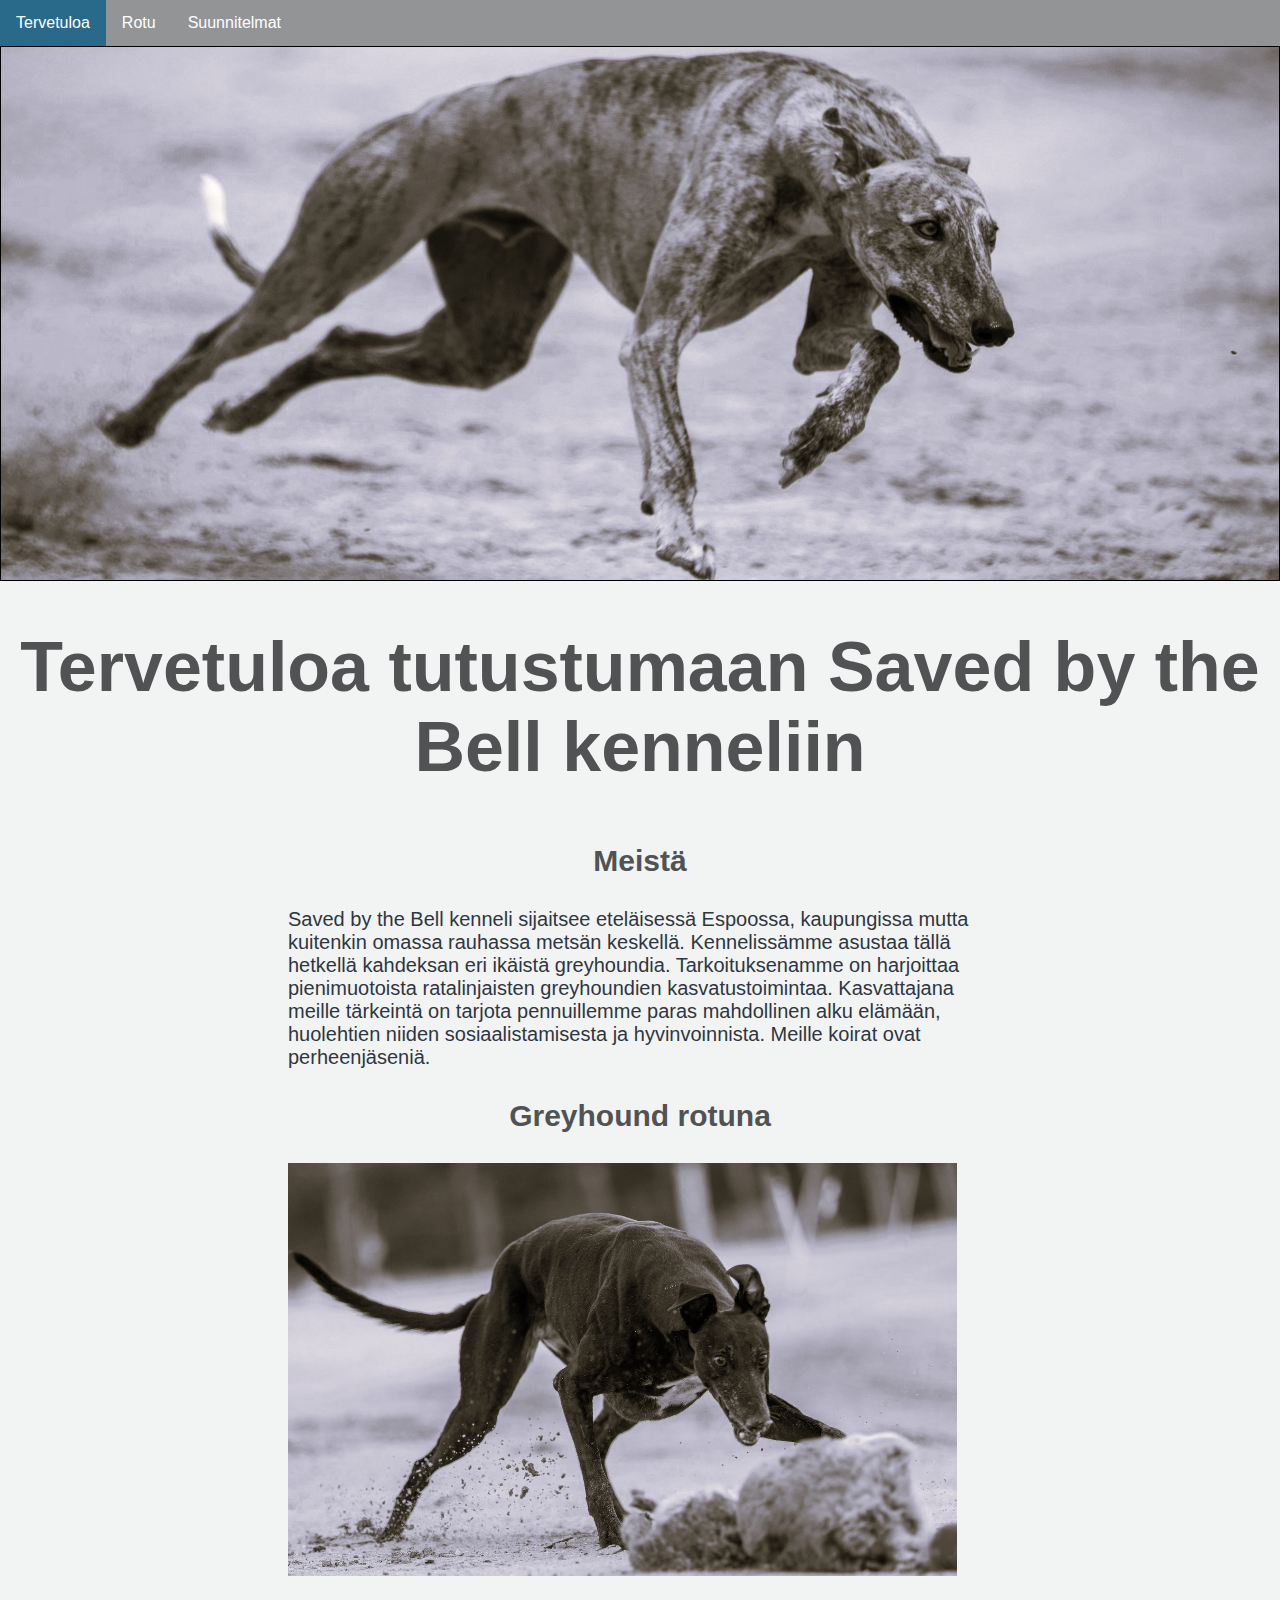
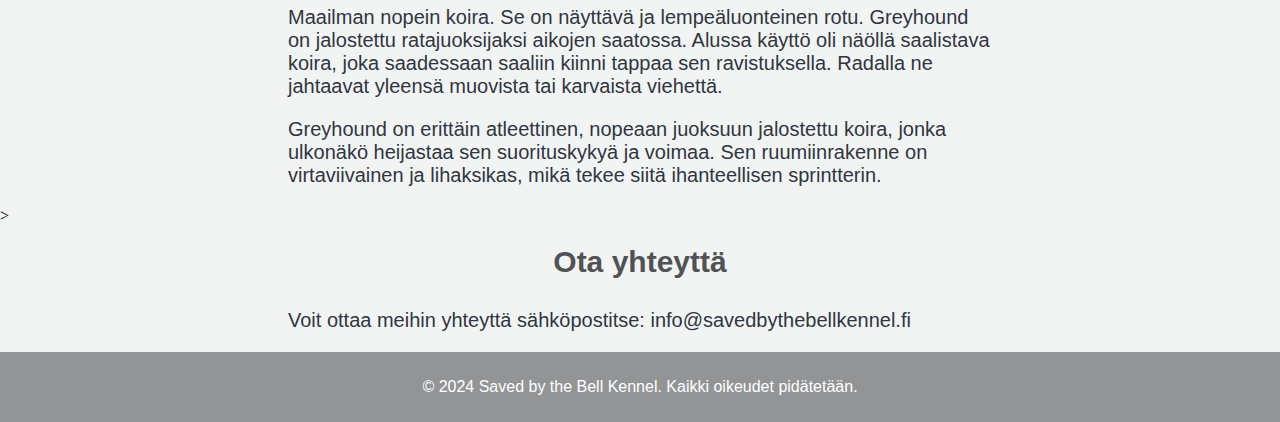
==== index.html @ 4eadfeca "Add files via upload" ====
<!DOCTYPE html>
<html>
<head>
    <meta charset="UTF-8">
    <meta name="viewport" content="width=device-width, initial-scale=1.0">
    <title>Kennel</title>
   <link rel="stylesheet" href="tyyli.css">
</head>

<body>
    <nav>
        <ul>
            <li><a class="active" href="index.html">Tervetuloa</a></li>
            <li><a href="Kennel ja rotu.html">Rotu</a></li>
            <li><a href="Suunnitelmat.html">Suunnitelmat</a></li>
          </ul>
    </nav>

    <div class= "img">
        <img src="grey25.jpg" alt="juokeva greyhound hiekalla"> 
    </div>

    <header>
        <h1> Tervetuloa tutustumaan Saved by the Bell kenneliin</h1>
    </header>

    <section>
        <h2 class= "alaotsikko"> Meistä</h2>
           <p>Saved by the Bell kenneli sijaitsee eteläisessä Espoossa, kaupungissa mutta kuitenkin omassa rauhassa metsän keskellä. 
            Kennelissämme asustaa tällä hetkellä kahdeksan eri ikäistä greyhoundia. Tarkoituksenamme on harjoittaa pienimuotoista ratalinjaisten greyhoundien kasvatustoimintaa.
            Kasvattajana meille tärkeintä on tarjota pennuillemme paras mahdollinen alku elämään, huolehtien niiden sosiaalistamisesta ja hyvinvoinnista. 
            Meille koirat ovat perheenjäseniä.</p>
    </section> 

    <section>
        <h3 class= "alaotsikko">Greyhound rotuna</h3>
        <img src="grey13.jpg" alt=" gteyhound ja viehe">         
        <p> Maailman nopein koira. Se on näyttävä ja lempeäluonteinen rotu. Greyhound on jalostettu ratajuoksijaksi aikojen saatossa. 
            Alussa käyttö oli näöllä saalistava koira, joka saadessaan saaliin kiinni tappaa sen ravistuksella. Radalla ne jahtaavat yleensä muovista tai karvaista viehettä.</p>
        <p> Greyhound on erittäin atleettinen, nopeaan juoksuun jalostettu koira, jonka ulkonäkö heijastaa sen suorituskykyä ja voimaa. Sen ruumiinrakenne on virtaviivainen ja lihaksikas, mikä tekee siitä ihanteellisen sprintterin. </p>
    </section>>

<section>
    <h4 class= "alaotsikko" >Ota yhteyttä</h4>
    <p> Voit ottaa meihin yhteyttä sähköpostitse: info@savedbythebellkennel.fi</p>
</section>
<footer>
    <p> © 2024 Saved by the Bell Kennel. Kaikki oikeudet pidätetään. </p>
</footer>
</body>
</html>
---- tyyli.css ----
div {
    border: 1px;
    border-color: black;
    border-style: solid;
    box-sizing: border-box;
    }

    @import url('https://fonts.googleapis.com/css2?family=Lato:wght@100;300;400;700&family=Lora:wght@400;700&family=Poppins:wght@100;400;500&display=swap');

html, body {
    margin:0;
    padding:0;
    box-sizing: border-box;
    
body {
      background-color: #F2F4F4 ;
    }

ul {
  list-style-type: none;
  margin: 0;
  padding: 0;
  overflow: hidden;
  background-color: #929496;
  display: flex;
  flex-wrap: wrap;
}

li {
  float: left;
}

li a {
  display: block;
  color: white;
  text-align: center;
  padding: 14px 16px;
  text-decoration:none;
  font-family: "Lora", sans-serif;
}

li a:hover:not(.active) {
  background-color: #111;
}

.active {
  background-color: #296A8B;
}

}
header {
    font-size: 35px;
    text-align: center;
    color: #515253;
    font-family: "Poppins", sans-serif;
    margin: 20px 0;
}
 
.alaotsikko {
    font-size: 30px;
    color: #515253;
    font-family: "Lato", sans-serif;
    text-align: center;
    margin: 10px 0;
    padding: 10px;
}

section { 
    font-size: 20px;
    color: #2F3640;
    font-family: "Lora", sans-serif;
    width: 90%;
    margin: auto;
   }

img {
    max-width: 100%;
    height: auto;  
    display: block;              
}

section img {
    width: 95%;
    padding: 10px 0px;
}

input[type=text], select, textarea {
  width: 85%;
  padding: 12px;
  border: 1px solid;
  border-radius: 4px;
  resize: vertical;
  font-family: "Lora", sans-serif;
}

label {
  padding: 12px 12px 12px 0;
  display: inline-block;
}

input[type=lähetä] {
  background-color: #296A8B;
  color: white;
  padding: 12px 20px;
  border: none;
  border-radius: 4px;
  cursor: pointer;
  margin-top: 5px;
  width: 10%;
  text-align: center;
  }

.col-75 {
  border-style: none;
  text-align: center;
  padding: 10px;

}
.container {
  border-radius: 5px;
  background-color: #F2F4F4;
  padding: 20px;
  border-color: white;
  border-style: none;
  text-align: center;
}

.row {
  border-style: none;  
}
.row:after {
  content: "";
  display: table;
  clear: both;
}

footer {
    font-size: 16px;
    font-family: "Lora", sans-serif;
    background-color: #929496;
    color: white;
    text-align: center;
    padding: 10px 0px;
}

@media only screen and (max-width: 650px) {
    section{ 
               width: 75%; 
    }
    header {
        font-size: 25px;
    }
    .col-75, textarea {
      width: 90%;
      margin-top: 0;                  
 }
 ul {
  flex-direction: column;
  align-items: center;
}
}
@media only screen and (min-width: 1025px) {
    section{ 
               width: 55%; 
    }
   
   }
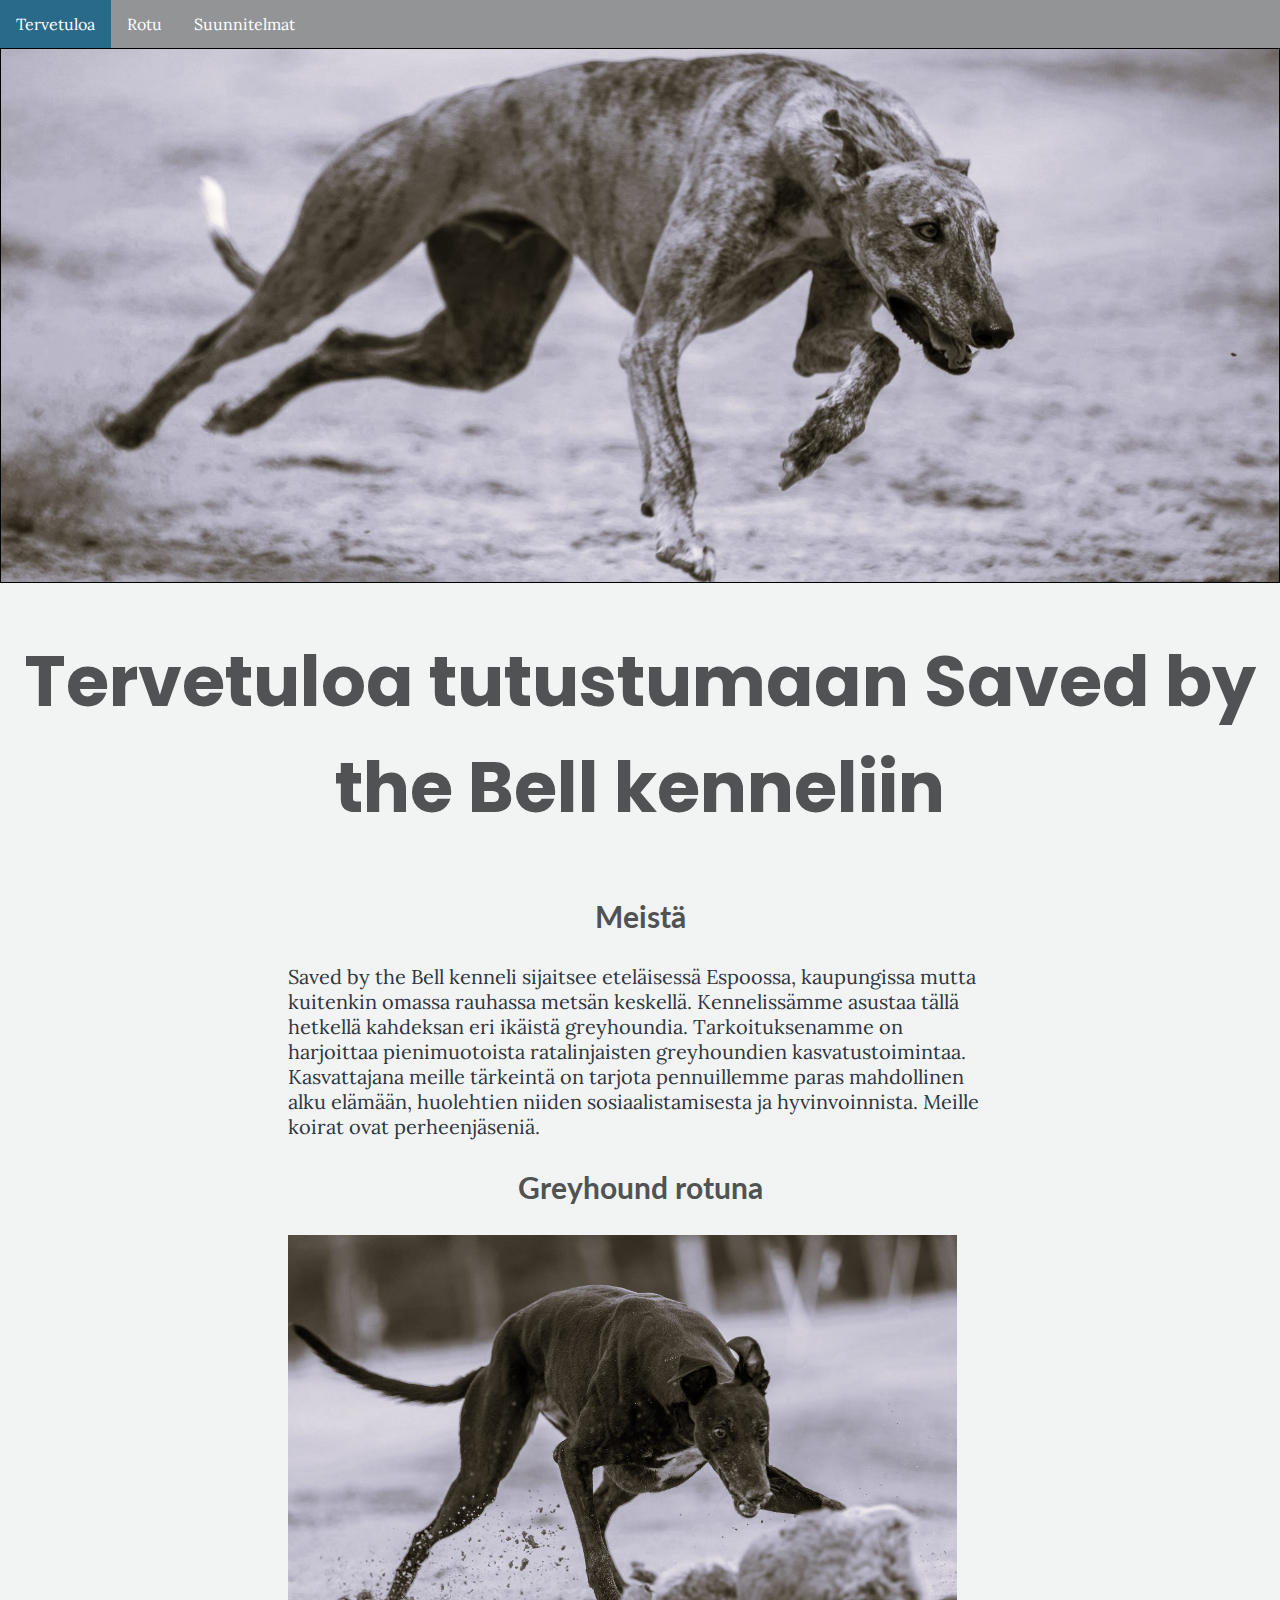
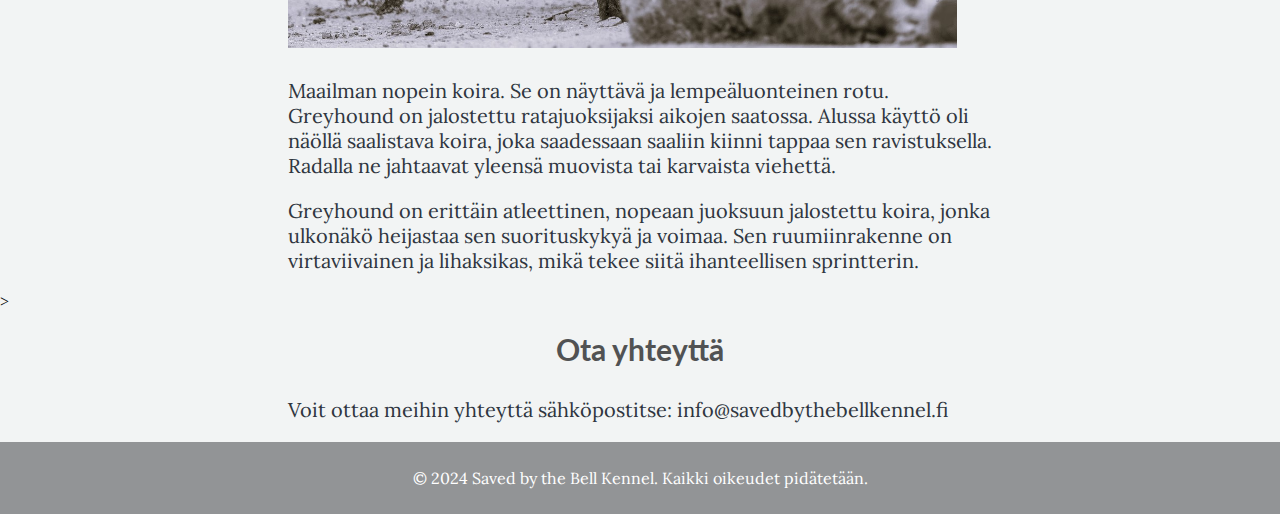
==== commit fc58fedc: "Add files via upload" ====
--- a/index.html
+++ b/index.html
@@ -11,7 +11,7 @@
     <nav>
         <ul>
             <li><a class="active" href="index.html">Tervetuloa</a></li>
-            <li><a href="Kennel ja rotu.html">Rotu</a></li>
+            <li><a href="Rotu.html">Rotu</a></li>
             <li><a href="Suunnitelmat.html">Suunnitelmat</a></li>
           </ul>
     </nav>
--- a/tyyli.css
+++ b/tyyli.css
@@ -1,3 +1,5 @@
+@import url('https://fonts.googleapis.com/css2?family=Lato:wght@100;300;400;700&family=Lora:wght@400;700&family=Poppins:wght@100;400;500&display=swap');
+
 div {
     border: 1px;
     border-color: black;
@@ -5,17 +7,14 @@
     box-sizing: border-box;
     }
 
-    @import url('https://fonts.googleapis.com/css2?family=Lato:wght@100;300;400;700&family=Lora:wght@400;700&family=Poppins:wght@100;400;500&display=swap');
-
 html, body {
     margin:0;
     padding:0;
     box-sizing: border-box;
-    
-body {
-      background-color: #F2F4F4 ;
+    background-color: #F2F4F4 ;
     }
-
+  
+  
 ul {
   list-style-type: none;
   margin: 0;
@@ -47,7 +46,7 @@
   background-color: #296A8B;
 }
 
-}
+
 header {
     font-size: 35px;
     text-align: center;
@@ -85,20 +84,20 @@
 }
 
 input[type=text], select, textarea {
-  width: 85%;
+  width: 100%;
   padding: 12px;
   border: 1px solid;
   border-radius: 4px;
   resize: vertical;
   font-family: "Lora", sans-serif;
-}
+  }
 
-label {
-  padding: 12px 12px 12px 0;
-  display: inline-block;
-}
+  label {
+    padding: 12px 12px 12px 0;
+    display: inline-block;
+  }
 
-input[type=lähetä] {
+input[type=submit] {
   background-color: #296A8B;
   color: white;
   padding: 12px 20px;
@@ -106,16 +105,11 @@
   border-radius: 4px;
   cursor: pointer;
   margin-top: 5px;
-  width: 10%;
+  width: 100%;
+  max-width: 150px;
   text-align: center;
   }
 
-.col-75 {
-  border-style: none;
-  text-align: center;
-  padding: 10px;
-
-}
 .container {
   border-radius: 5px;
   background-color: #F2F4F4;
@@ -123,6 +117,9 @@
   border-color: white;
   border-style: none;
   text-align: center;
+  width: 100%; 
+  max-width: 800px; 
+  margin: 0 auto; 
 }
 
 .row {
@@ -150,15 +147,17 @@
     header {
         font-size: 25px;
     }
-    .col-75, textarea {
-      width: 90%;
-      margin-top: 0;                  
- }
+                
+  input[type=submit] {
+   width: 50%;
+  }
+
  ul {
   flex-direction: column;
   align-items: center;
 }
 }
+
 @media only screen and (min-width: 1025px) {
     section{ 
                width: 55%; 
